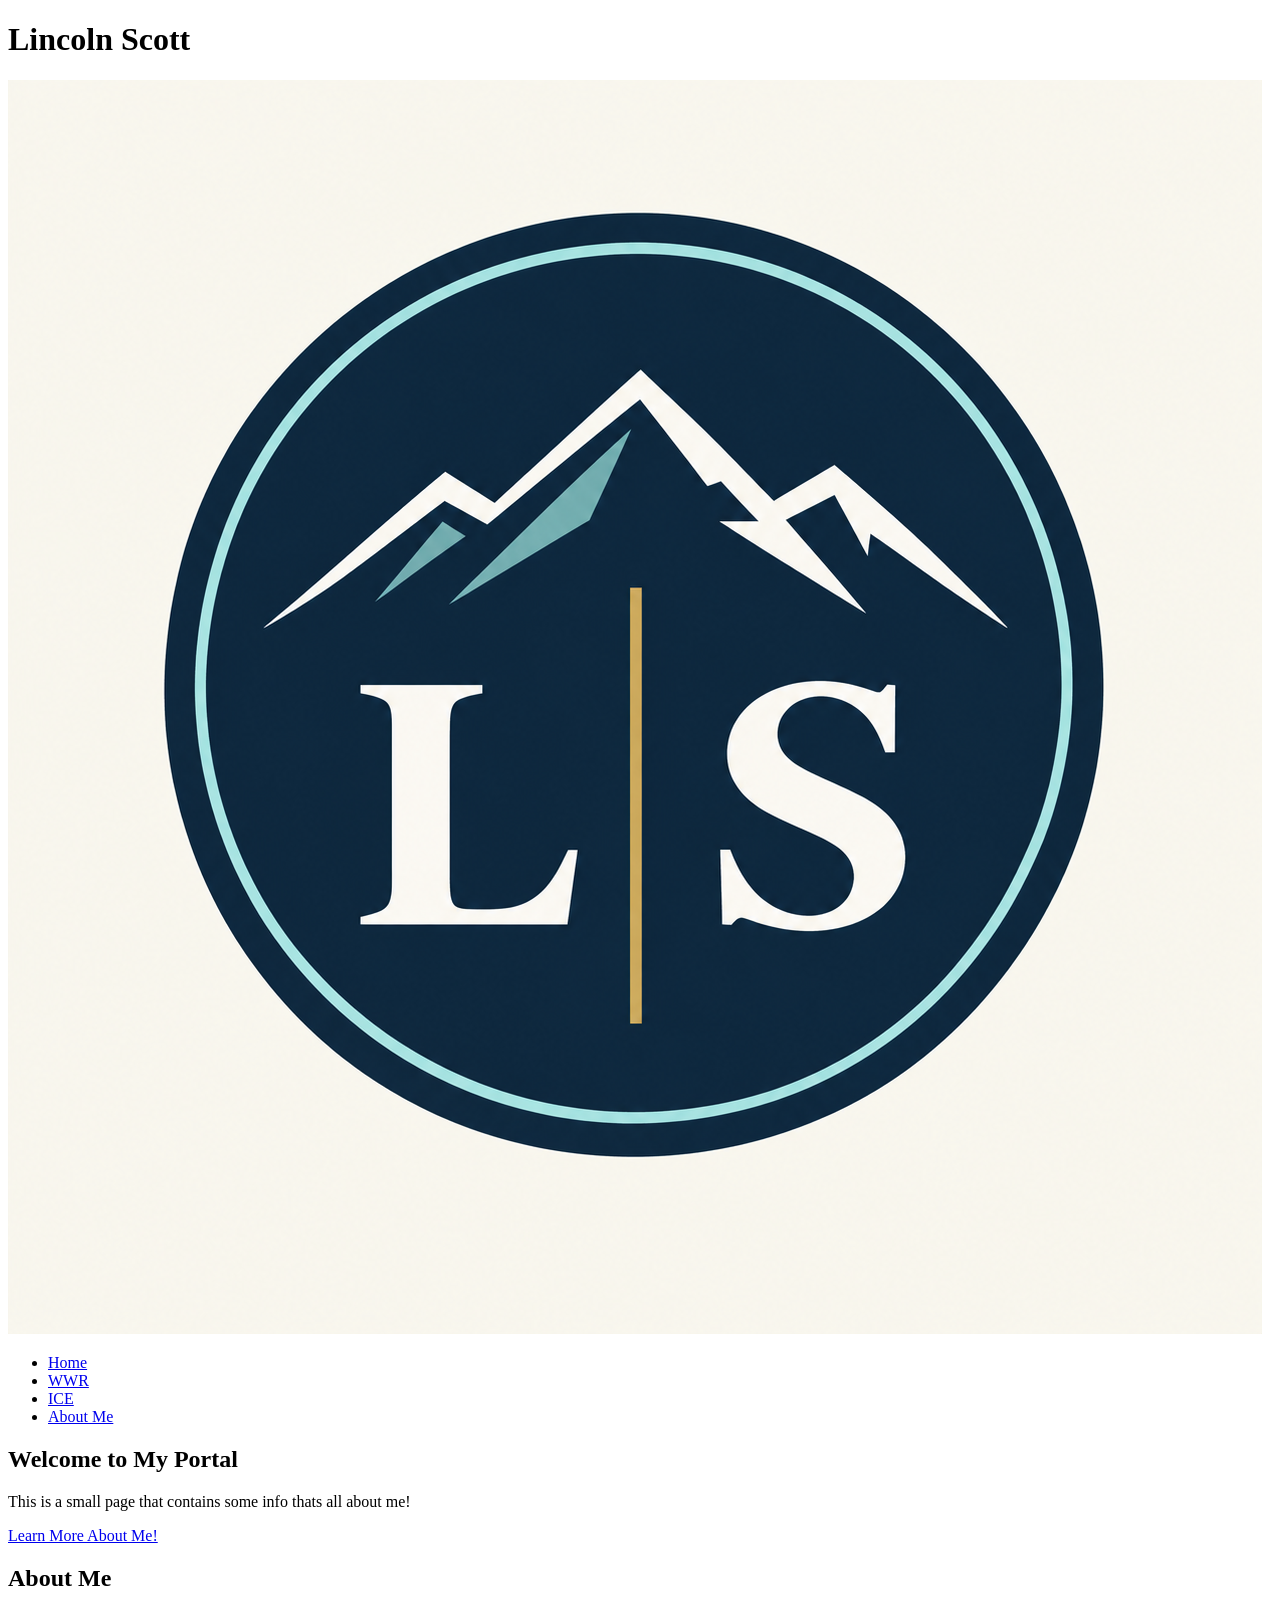
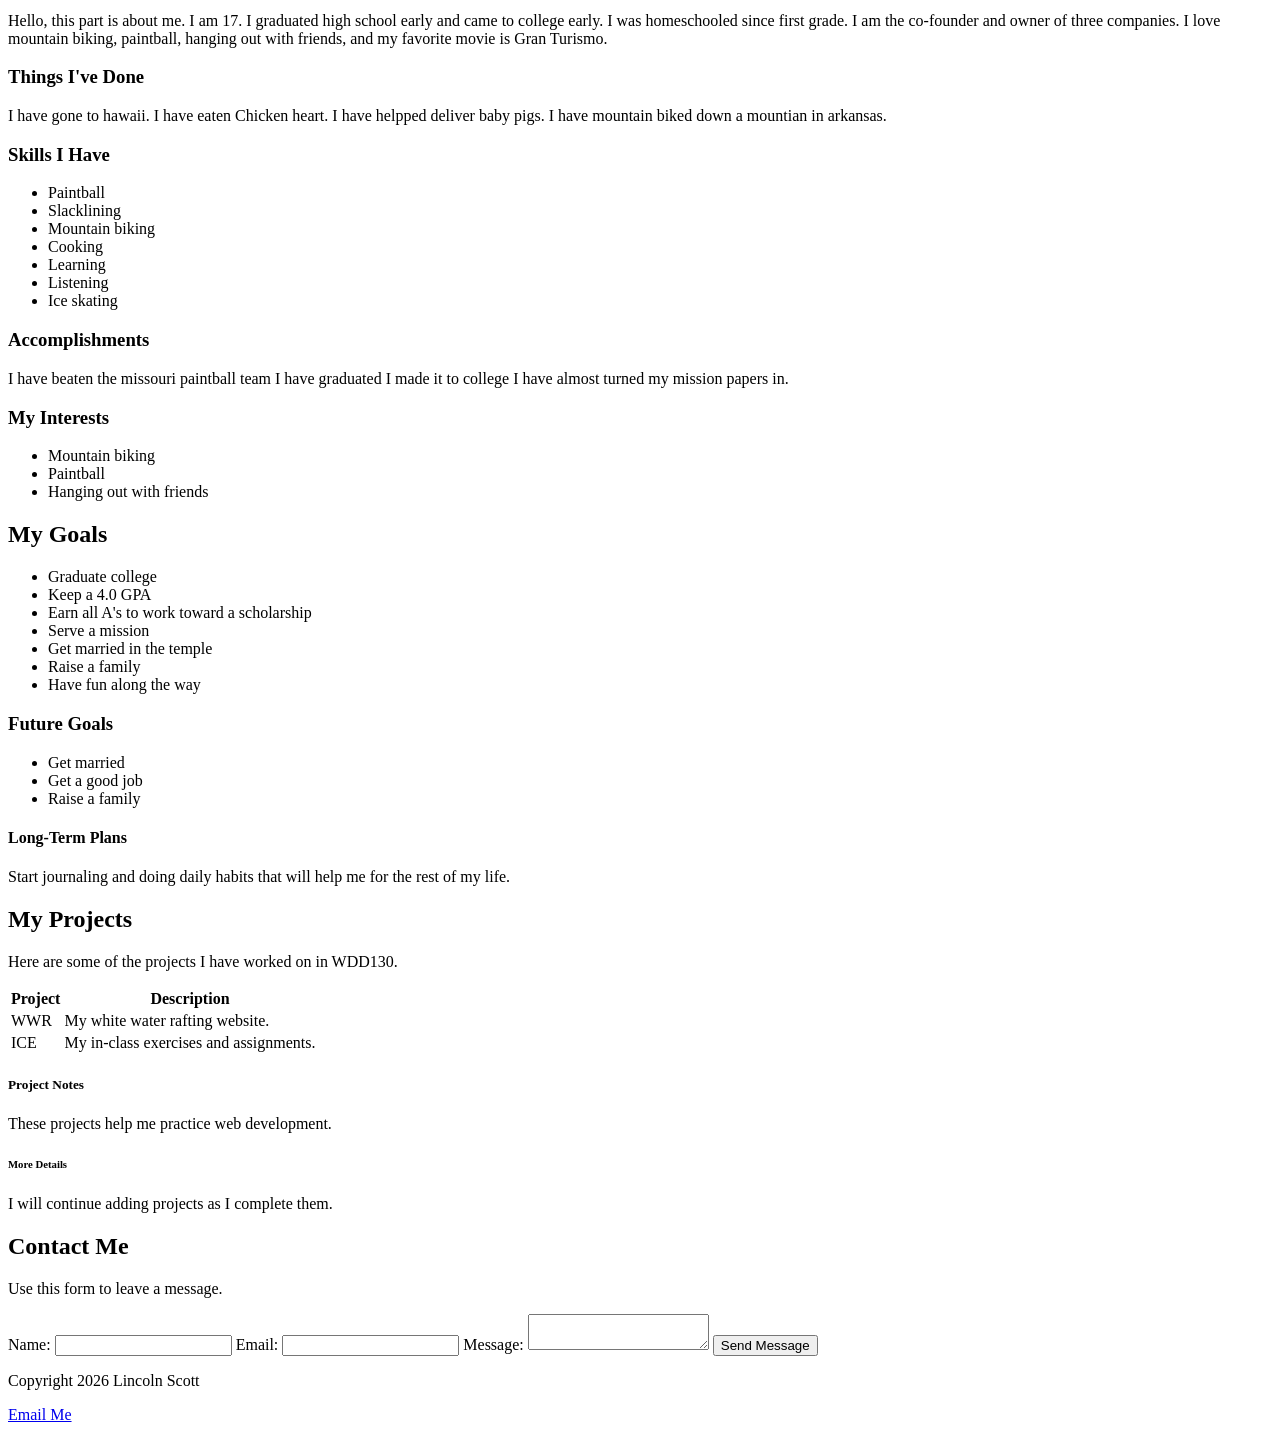
==== portal_page/index.html @ 5129b474 "Add portal page" ====
<!DOCTYPE html>
<html lang="en">
<head>
    <meta charset="UTF-8">
    <meta name="viewport" content="width=device-width, initial-scale=1.0">
    <title>Lincoln | Portal Page</title>
</head>
<body>
    <header>
        <h1>Lincoln Scott</h1>
        <img src="img/logo.png" alt="My logo">
    </header>

    <nav>
        <ul>
            <li><a href="index.html">Home</a></li>
            <li><a href="wwr/index.html">WWR</a></li>
            <li><a href="ice/">ICE</a></li>
            <li><a href="about.html">About Me</a></li>
        </ul>
    </nav>

    <main>
         <section>
            <h2>Welcome to My Portal</h2>
            <p>This is a small page that contains some info thats all about me!</p>
            <a href="about.html">Learn More About Me!</a>
        </section>


<section>
    <h2>About Me</h2>

    <p>
        Hello, this part is about me.
        I am 17. I graduated high school early and came
        to college early. I was homeschooled since first
        grade. I am the co-founder and owner of three
        companies. I love mountain biking, paintball,
        hanging out with friends, and my favorite movie
        is Gran Turismo.
    </p>

    <article>
        <h3>Things I've Done</h3>
        <p>I have gone to hawaii.
            I have eaten Chicken heart.
            I have helpped deliver baby pigs.
            I have mountain biked down a mountian in arkansas.
        </p>
    </article>

    <article>
        <h3>Skills I Have</h3>
        
            <ul>
                <li>Paintball</li>
                <li>Slacklining</li>
                <li>Mountain biking</li>
                <li>Cooking</li>
                <li>Learning</li>
                <li>Listening</li>
                <li>Ice skating</li>
            </ul>

    </article>

    <article>
        <h3>Accomplishments</h3>
        <p>I have beaten the missouri paintball team
            I have graduated
            I made it to college
            I have almost turned my mission papers in.
        </p>
    </article>

    <h3>My Interests</h3>
    <ul>
        <li>Mountain biking</li>
        <li>Paintball</li>
        <li>Hanging out with friends</li>
    </ul>
</section>


    <section>
        <h2>My Goals</h2>

        
            <ul>
                <li>Graduate college</li>
                <li>Keep a 4.0 GPA</li>
                <li>Earn all A's to work toward a scholarship</li>
                <li>Serve a mission</li>
                <li>Get married in the temple</li>
                <li>Raise a family</li>
                <li>Have fun along the way</li>
            </ul>


        <h3>Future Goals</h3>
        <ul>
            <li>Get married</li>
            <li>Get a good job</li>
            <li>Raise a family</li>
        </ul>

        <h4>Long-Term Plans</h4>
        <p>Start journaling and doing daily habits that will help me for the rest of my life.</p>
    </section>

    <section>
        <h2>My Projects</h2>
        <p>Here are some of the projects I have worked on in WDD130.</p>

        <table>
            <thead>
                <tr>
                    <th>Project</th>
                    <th>Description</th>
                </tr>
            </thead>

            <tbody>
                <tr>
                    <td>WWR</td>
                    <td>My white water rafting website.</td>
                </tr>
                <tr>
                    <td>ICE</td>
                    <td>My in-class exercises and assignments.</td>
                </tr>
            </tbody>
        </table>
        <h5>Project Notes</h5>
        <p>These projects help me practice web development.</p>

        <h6>More Details</h6>
        <p>I will continue adding projects as I complete them.</p>
    </section>


    
<section>
    <h2>Contact Me</h2>
    <p>Use this form to leave a message.</p>

    <form>
        <label for="name">Name:</label>
        <input type="text" id="name" name="name">

        <label for="email">Email:</label>
        <input type="email" id="email" name="email">

        <label for="message">Message:</label>
        <textarea id="message" name="message"></textarea>

        <button type="submit">Send Message</button>
    </form>
</section>

    </main>

<footer>
    <p>Copyright 2026 Lincoln Scott</p>
    <p><a href="mailto:Linc3.141592@gmail.com">Email Me</a></p>
</footer>
</body>
</html></html>
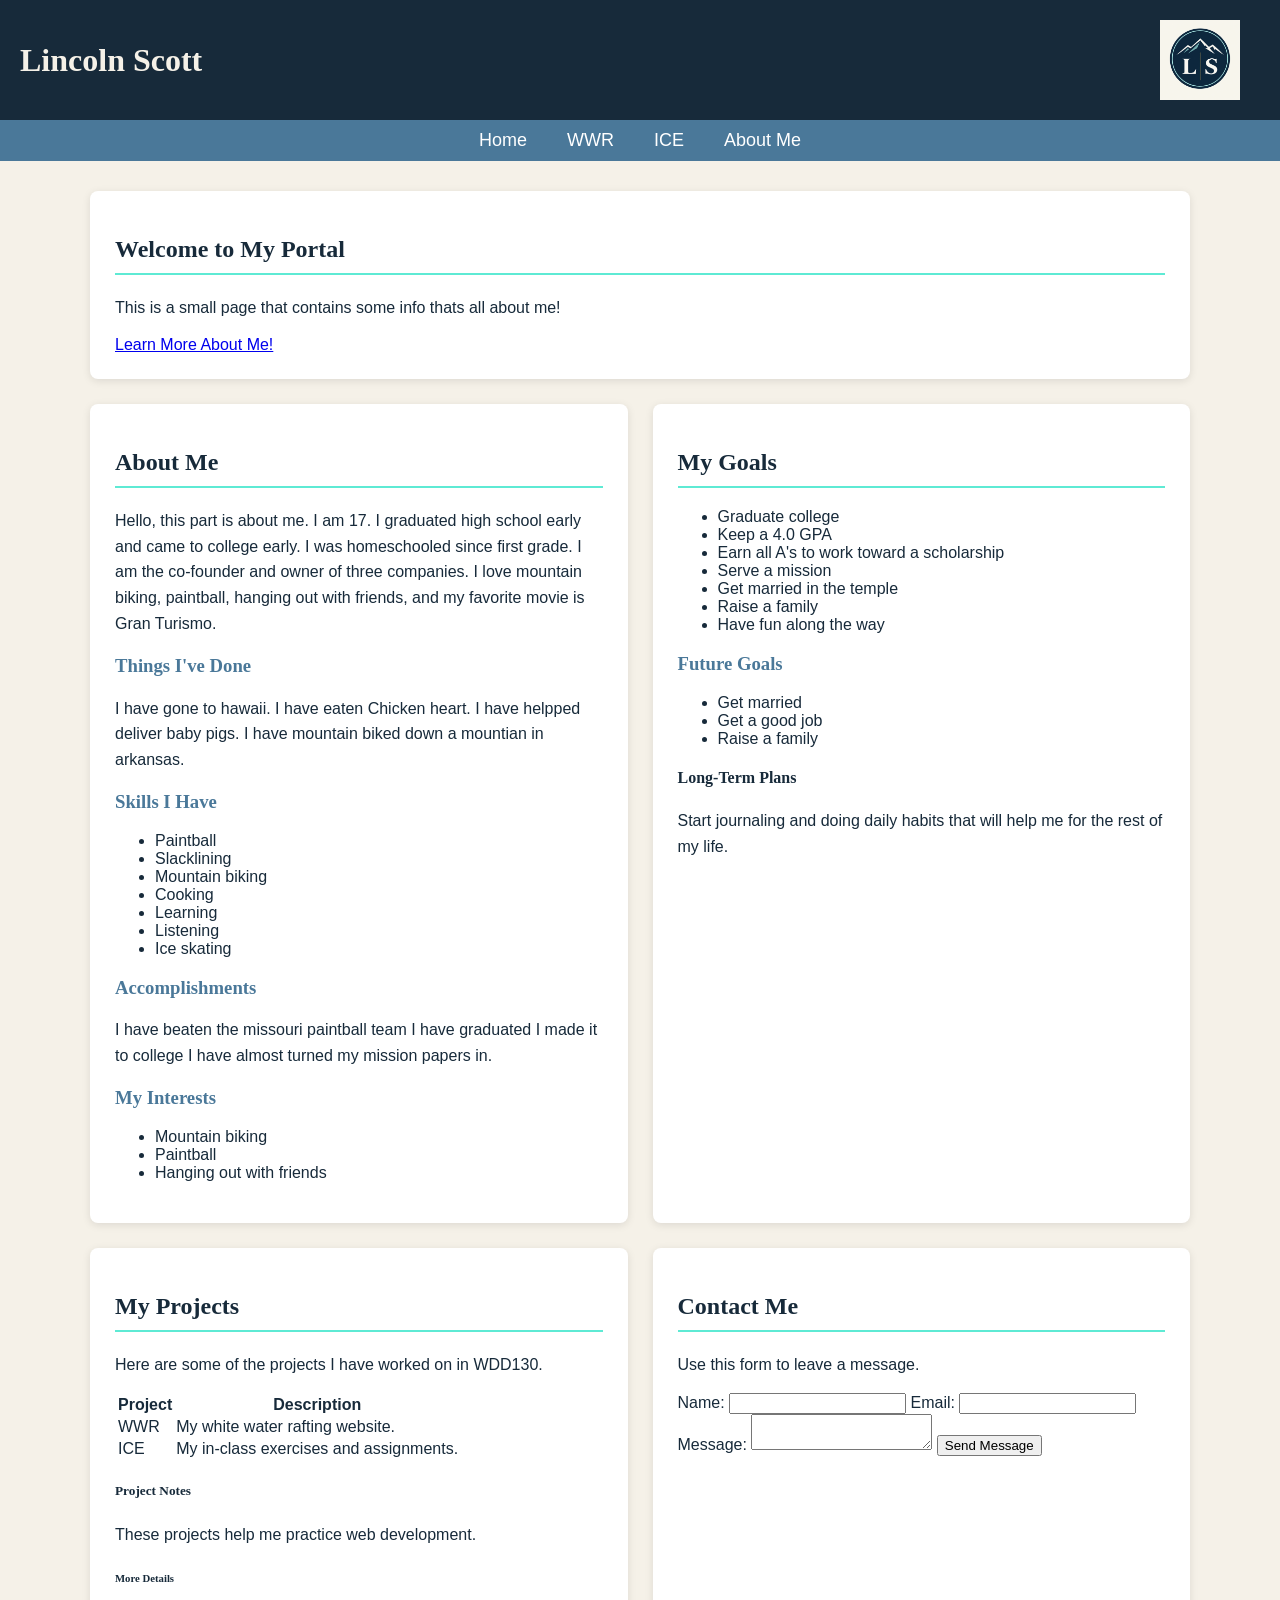
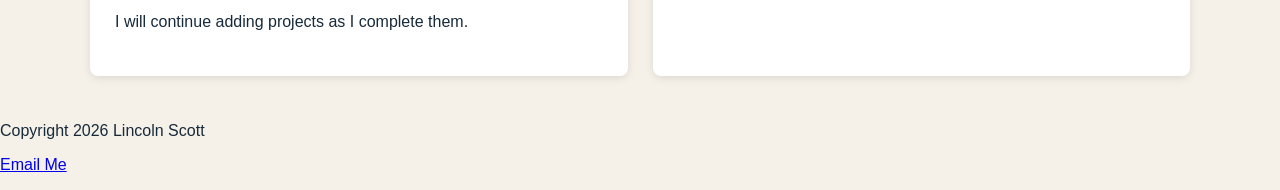
==== commit 69abc11d: "Update portal page styling" ====
--- a/portal_page/index.html
+++ b/portal_page/index.html
@@ -4,8 +4,8 @@
     <meta charset="UTF-8">
     <meta name="viewport" content="width=device-width, initial-scale=1.0">
     <title>Lincoln | Portal Page</title>
-</head>
-<body>
+
+    <link rel="stylesheet" href="style.css"><body>
     <header>
         <h1>Lincoln Scott</h1>
         <img src="img/logo.png" alt="My logo">
--- a/portal_page/style.css
+++ b/portal_page/style.css
@@ -0,0 +1,86 @@
+body {
+    margin: 0;
+    background-color: #F5F1E8;
+    color: #172A3A;
+    font-family: Arial, sans-serif;
+}
+
+h1, h2, h3, h4, h5, h6 {
+    font-family: Georgia, serif;
+}
+
+header {
+    background-color: #172A3A;
+    color: #F5F1E8;
+    padding: 20px;
+    display: grid;
+    grid-template-columns: 1fr 100px;    align-items: center;
+}
+
+header h1 {
+    margin: 0;
+    font-size: 32px;
+}
+
+header img {
+    width: 80px;
+    height: auto;
+}
+
+nav {
+    background-color: #4A7899;
+    padding: 10px;
+}
+
+nav ul {
+    display: flex;
+    justify-content: center;
+    list-style: none;
+    padding: 0;
+    margin: 0;
+    gap: 40px;
+}
+
+nav a {
+    color: white;
+    text-decoration: none;
+    font-size: 18px;
+}
+
+nav a:hover {
+    color: #5EEAD4;
+}
+
+main {
+    display: grid;
+    grid-template-columns: 1fr 1fr;
+    gap: 25px;
+    padding: 30px;
+    max-width: 1100px;
+    margin: auto;
+}
+
+main section {
+    background-color: white;
+    padding: 25px;
+    border-radius: 8px;
+    box-shadow: 0 2px 8px rgba(0, 0, 0, 0.1);
+}
+
+main section:first-child {
+    grid-column: 1 / 3;
+}
+
+main h2 {
+    color: #172A3A;
+    border-bottom: 2px solid #5EEAD4;
+    padding-bottom: 10px;
+}
+
+main h3 {
+    color: #4A7899;
+}
+
+main p {
+    line-height: 1.6;
+}
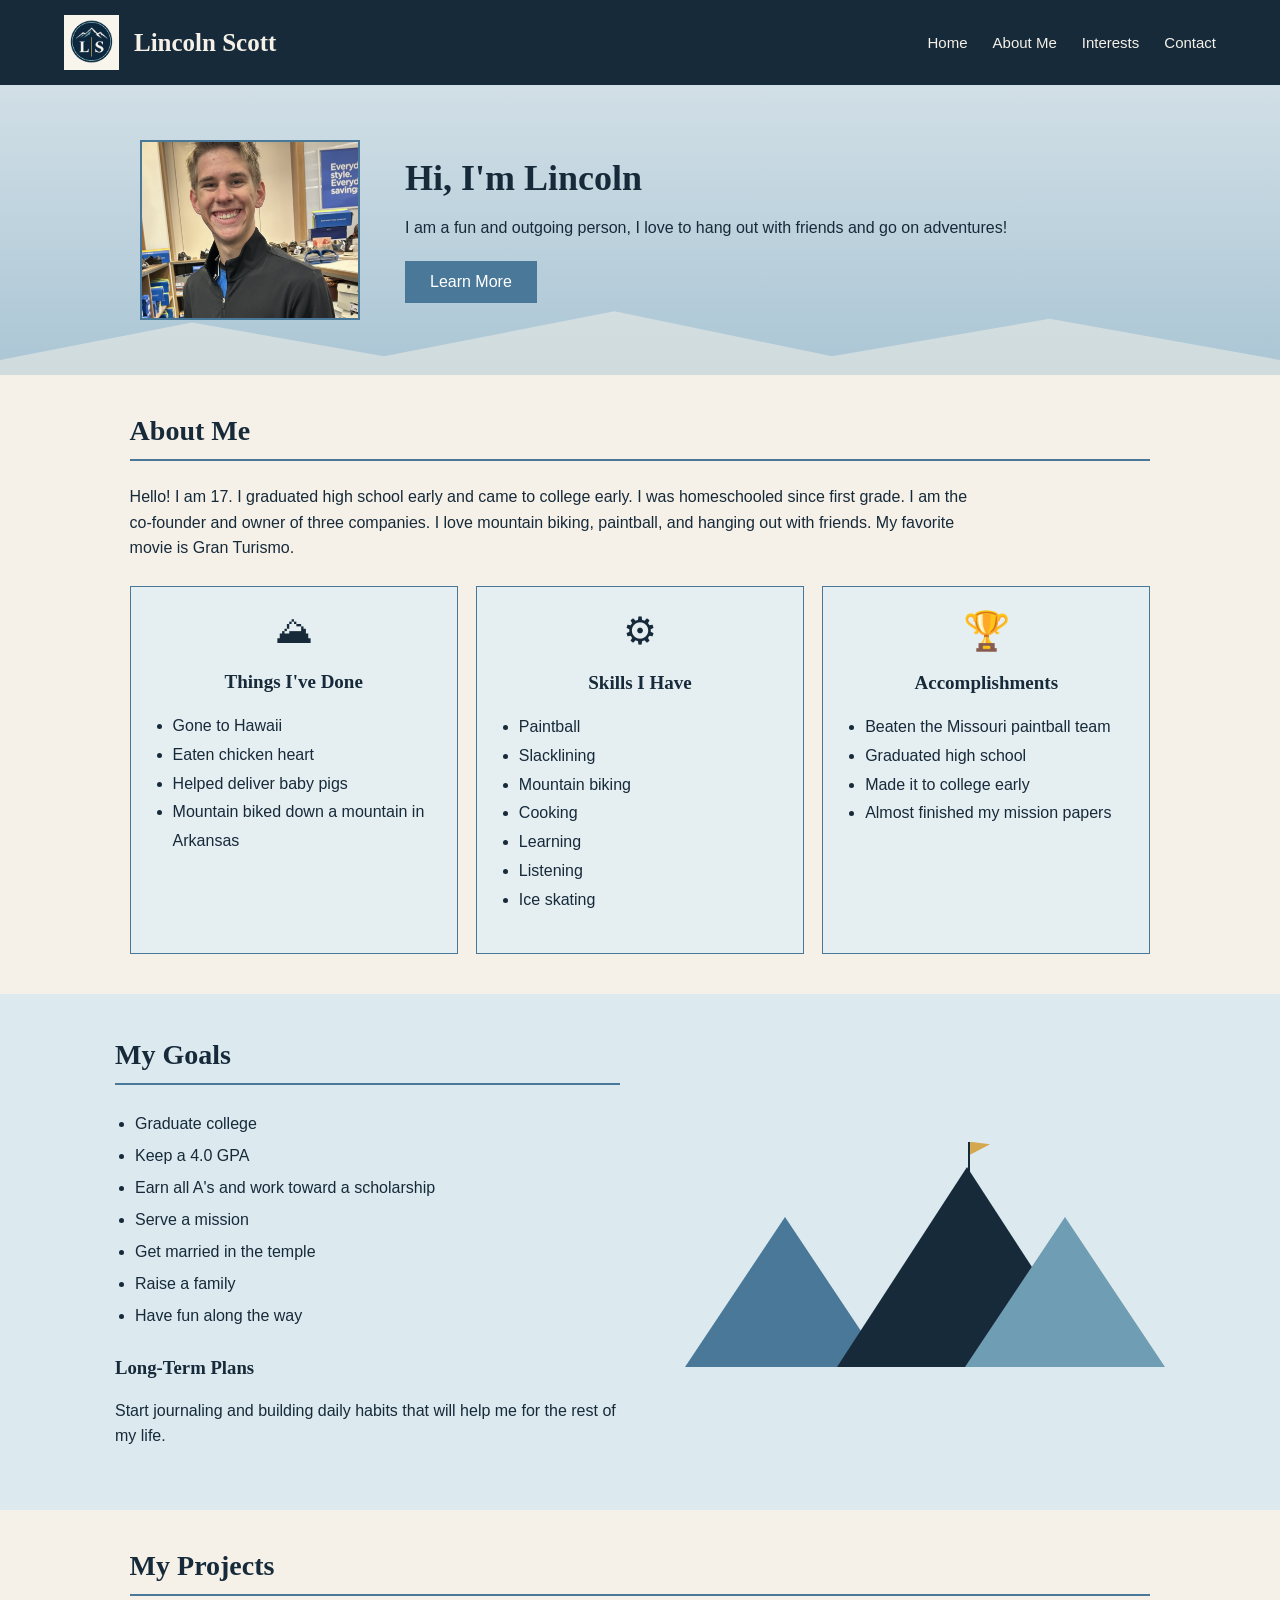
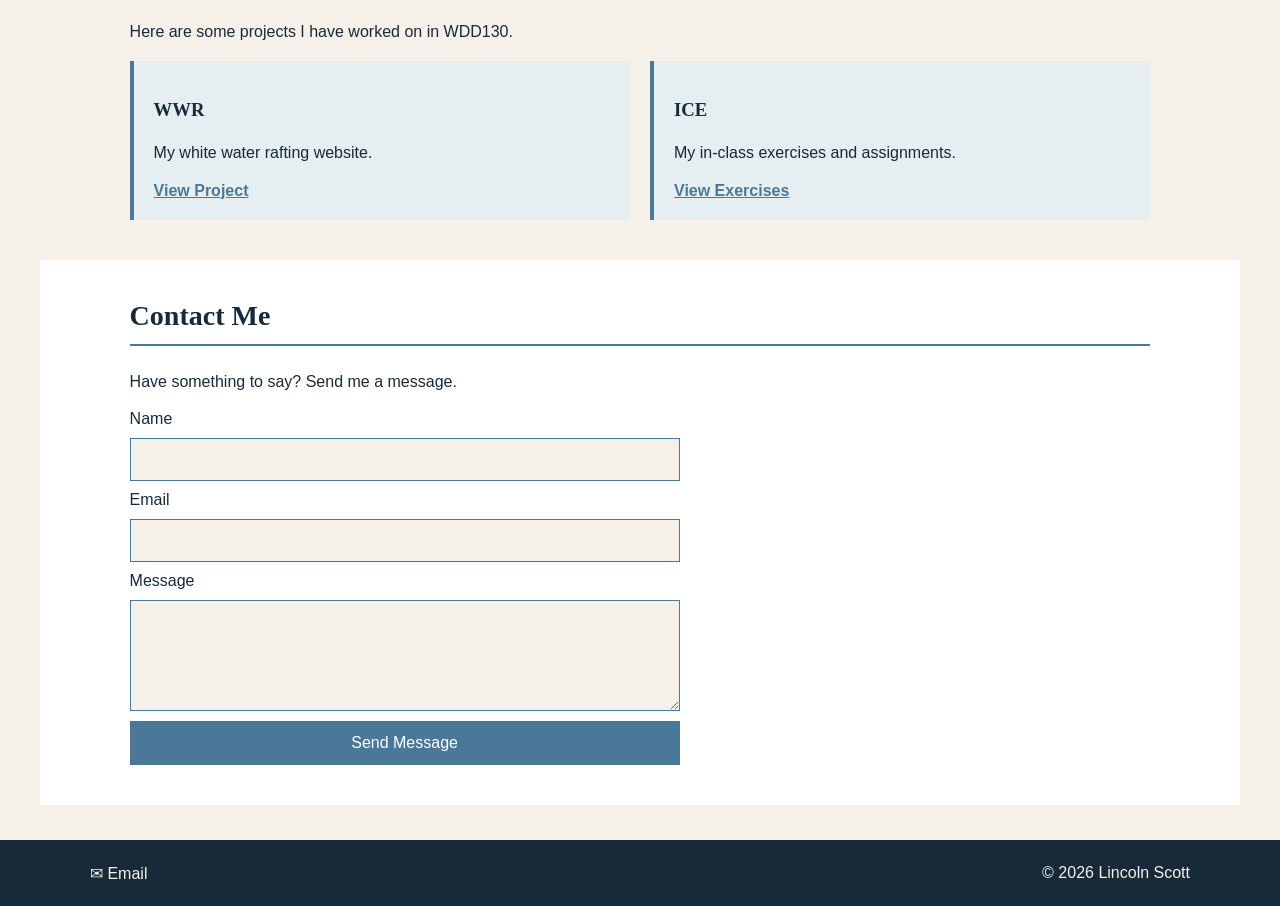
==== commit 12eeaa91: "Update portal page design" ====
--- a/portal_page/index.html
+++ b/portal_page/index.html
@@ -1,169 +1,187 @@
+
 <!DOCTYPE html>
 <html lang="en">
 <head>
     <meta charset="UTF-8">
     <meta name="viewport" content="width=device-width, initial-scale=1.0">
     <title>Lincoln | Portal Page</title>
+    <link rel="stylesheet" href="style.css">
+</head>
 
-    <link rel="stylesheet" href="style.css"><body>
+<body>
+
     <header>
-        <h1>Lincoln Scott</h1>
-        <img src="img/logo.png" alt="My logo">
+        <div class="header-content">
+            <div class="branding">
+                <img src="img/logo.png" alt="Lincoln Scott logo">
+                <h1>Lincoln Scott</h1>
+            </div>
+
+            <nav>
+                <a href="index.html">Home</a>
+                <a href="#about">About Me</a>
+                <a href="#interests">Interests</a>
+                <a href="#contact">Contact</a>
+            </nav>
+        </div>
     </header>
 
-    <nav>
-        <ul>
-            <li><a href="index.html">Home</a></li>
-            <li><a href="wwr/index.html">WWR</a></li>
-            <li><a href="ice/">ICE</a></li>
-            <li><a href="about.html">About Me</a></li>
-        </ul>
-    </nav>
+    <main>
 
-    <main>
-         <section>
-            <h2>Welcome to My Portal</h2>
-            <p>This is a small page that contains some info thats all about me!</p>
-            <a href="about.html">Learn More About Me!</a>
+        <!-- Welcome Section -->
+        <section class="hero" id="home">
+            <div class="hero-content">
+
+                <div class="hero-image">
+                    <img src="picture_of_me.jpeg" alt="Picture of me">                </div>
+
+                <div class="hero-text">
+                    <h2>Hi, I'm Lincoln</h2>
+                    <p>I am a fun and outgoing person, I love to hang out with friends and go on adventures!</p>
+                    <a class="button" href="#about">Learn More</a>
+                </div>
+
+            </div>
         </section>
 
+        <!-- About Me -->
+        <section class="about section" id="about">
+            <h2>About Me</h2>
 
-<section>
-    <h2>About Me</h2>
+            <div class="about-intro">
+                <p>
+                    Hello! I am 17. I graduated high school early
+                    and came to college early. I was homeschooled
+                    since first grade. I am the co-founder and owner
+                    of three companies. I love mountain biking,
+                    paintball, and hanging out with friends.
+                    My favorite movie is Gran Turismo.
+                </p>
+            </div>
 
-    <p>
-        Hello, this part is about me.
-        I am 17. I graduated high school early and came
-        to college early. I was homeschooled since first
-        grade. I am the co-founder and owner of three
-        companies. I love mountain biking, paintball,
-        hanging out with friends, and my favorite movie
-        is Gran Turismo.
-    </p>
+            <div class="cards">
 
-    <article>
-        <h3>Things I've Done</h3>
-        <p>I have gone to hawaii.
-            I have eaten Chicken heart.
-            I have helpped deliver baby pigs.
-            I have mountain biked down a mountian in arkansas.
-        </p>
-    </article>
+                <article class="info-card">
+                    <div class="card-icon">⛰</div>
+                    <h3>Things I've Done</h3>
+                    <ul>
+                        <li>Gone to Hawaii</li>
+                        <li>Eaten chicken heart</li>
+                        <li>Helped deliver baby pigs</li>
+                        <li>Mountain biked down a mountain in Arkansas</li>
+                    </ul>
+                </article>
 
-    <article>
-        <h3>Skills I Have</h3>
-        
-            <ul>
-                <li>Paintball</li>
-                <li>Slacklining</li>
-                <li>Mountain biking</li>
-                <li>Cooking</li>
-                <li>Learning</li>
-                <li>Listening</li>
-                <li>Ice skating</li>
-            </ul>
+                <article class="info-card" id="interests">
+                    <div class="card-icon">⚙</div>
+                    <h3>Skills I Have</h3>
+                    <ul>
+                        <li>Paintball</li>
+                        <li>Slacklining</li>
+                        <li>Mountain biking</li>
+                        <li>Cooking</li>
+                        <li>Learning</li>
+                        <li>Listening</li>
+                        <li>Ice skating</li>
+                    </ul>
+                </article>
 
-    </article>
+                <article class="info-card">
+                    <div class="card-icon">🏆</div>
+                    <h3>Accomplishments</h3>
+                    <ul>
+                        <li>Beaten the Missouri paintball team</li>
+                        <li>Graduated high school</li>
+                        <li>Made it to college early</li>
+                        <li>Almost finished my mission papers</li>
+                    </ul>
+                </article>
 
-    <article>
-        <h3>Accomplishments</h3>
-        <p>I have beaten the missouri paintball team
-            I have graduated
-            I made it to college
-            I have almost turned my mission papers in.
-        </p>
-    </article>
+            </div>
+        </section>
 
-    <h3>My Interests</h3>
-    <ul>
-        <li>Mountain biking</li>
-        <li>Paintball</li>
-        <li>Hanging out with friends</li>
-    </ul>
-</section>
+        <!-- Goals -->
+        <section class="goals section">
+            <div class="goals-content">
+                <div class="goals-text">
+                    <h2>My Goals</h2>
 
+                    <ul>
+                        <li>Graduate college</li>
+                        <li>Keep a 4.0 GPA</li>
+                        <li>Earn all A's and work toward a scholarship</li>
+                        <li>Serve a mission</li>
+                        <li>Get married in the temple</li>
+                        <li>Raise a family</li>
+                        <li>Have fun along the way</li>
+                    </ul>
 
-    <section>
-        <h2>My Goals</h2>
+                    <h3>Long-Term Plans</h3>
+                    <p>
+                        Start journaling and building daily habits
+                        that will help me for the rest of my life.
+                    </p>
+                </div>
 
-        
-            <ul>
-                <li>Graduate college</li>
-                <li>Keep a 4.0 GPA</li>
-                <li>Earn all A's to work toward a scholarship</li>
-                <li>Serve a mission</li>
-                <li>Get married in the temple</li>
-                <li>Raise a family</li>
-                <li>Have fun along the way</li>
-            </ul>
+                <div class="mountain-art">
+                    <div class="mountain mountain-one"></div>
+                    <div class="mountain mountain-two"></div>
+                    <div class="mountain mountain-three"></div>
+                    <div class="flag"></div>
+                </div>
+            </div>
+        </section>
 
+        <!-- Projects -->
+        <section class="projects section">
+            <h2>My Projects</h2>
+            <p>Here are some projects I have worked on in WDD130.</p>
 
-        <h3>Future Goals</h3>
-        <ul>
-            <li>Get married</li>
-            <li>Get a good job</li>
-            <li>Raise a family</li>
-        </ul>
+            <div class="project-list">
+                <article>
+                    <h3>WWR</h3>
+                    <p>My white water rafting website.</p>
+                    <a href="wwr/index.html">View Project</a>
+                </article>
 
-        <h4>Long-Term Plans</h4>
-        <p>Start journaling and doing daily habits that will help me for the rest of my life.</p>
-    </section>
+                <article>
+                    <h3>ICE</h3>
+                    <p>My in-class exercises and assignments.</p>
+                    <a href="ice/">View Exercises</a>
+                </article>
+            </div>
+        </section>
 
-    <section>
-        <h2>My Projects</h2>
-        <p>Here are some of the projects I have worked on in WDD130.</p>
+        <!-- Contact -->
+        <section class="contact section" id="contact">
+            <h2>Contact Me</h2>
+            <p>Have something to say? Send me a message.</p>
 
-        <table>
-            <thead>
-                <tr>
-                    <th>Project</th>
-                    <th>Description</th>
-                </tr>
-            </thead>
+            <form>
+                <label for="name">Name</label>
+                <input type="text" id="name" name="name" required>
 
-            <tbody>
-                <tr>
-                    <td>WWR</td>
-                    <td>My white water rafting website.</td>
-                </tr>
-                <tr>
-                    <td>ICE</td>
-                    <td>My in-class exercises and assignments.</td>
-                </tr>
-            </tbody>
-        </table>
-        <h5>Project Notes</h5>
-        <p>These projects help me practice web development.</p>
+                <label for="email">Email</label>
+                <input type="email" id="email" name="email" required>
 
-        <h6>More Details</h6>
-        <p>I will continue adding projects as I complete them.</p>
-    </section>
+                <label for="message">Message</label>
+                <textarea id="message" name="message" rows="5" required></textarea>
 
-
-    
-<section>
-    <h2>Contact Me</h2>
-    <p>Use this form to leave a message.</p>
-
-    <form>
-        <label for="name">Name:</label>
-        <input type="text" id="name" name="name">
-
-        <label for="email">Email:</label>
-        <input type="email" id="email" name="email">
-
-        <label for="message">Message:</label>
-        <textarea id="message" name="message"></textarea>
-
-        <button type="submit">Send Message</button>
-    </form>
-</section>
+                <button type="submit">Send Message</button>
+            </form>
+        </section>
 
     </main>
 
-<footer>
-    <p>Copyright 2026 Lincoln Scott</p>
-    <p><a href="mailto:Linc3.141592@gmail.com">Email Me</a></p>
-</footer>
+    <footer>
+        <div class="footer-content">
+            <div>
+                <a href="mailto:Linc3.141592@gmail.com">✉ Email</a>
+            </div>
+
+            <p>© 2026 Lincoln Scott</p>
+        </div>
+    </footer>
+
 </body>
-</html></html>+</html>
--- a/portal_page/style.css
+++ b/portal_page/style.css
@@ -1,3 +1,10 @@
+
+/* GENERAL PAGE STYLING */
+
+* {
+    box-sizing: border-box;
+}
+
 body {
     margin: 0;
     background-color: #F5F1E8;
@@ -5,82 +12,407 @@
     font-family: Arial, sans-serif;
 }
 
-h1, h2, h3, h4, h5, h6 {
+h1, h2, h3 {
     font-family: Georgia, serif;
 }
+
+h2 {
+    font-size: 28px;
+    margin-top: 0;
+}
+
+p {
+    line-height: 1.6;
+}
+
+/* HEADER */
 
 header {
     background-color: #172A3A;
     color: #F5F1E8;
-    padding: 20px;
-    display: grid;
-    grid-template-columns: 1fr 100px;    align-items: center;
-}
-
-header h1 {
+    padding: 15px 5%;
+}
+
+.header-content {
+    max-width: 1200px;
+    margin: auto;
+    display: flex;
+    align-items: center;
+    justify-content: space-between;
+    flex-wrap: wrap;
+    gap: 20px;
+}
+
+.branding {
+    display: flex;
+    align-items: center;
+    gap: 15px;
+}
+
+.branding img {
+    width: 55px;
+    height: 55px;
+    object-fit: contain;
+}
+
+.branding h1 {
+    font-size: 25px;
     margin: 0;
-    font-size: 32px;
-}
-
-header img {
-    width: 80px;
-    height: auto;
 }
 
 nav {
-    background-color: #4A7899;
-    padding: 10px;
-}
-
-nav ul {
-    display: flex;
-    justify-content: center;
-    list-style: none;
-    padding: 0;
-    margin: 0;
-    gap: 40px;
+    display: flex;
+    gap: 25px;
 }
 
 nav a {
-    color: white;
+    color: #F5F1E8;
     text-decoration: none;
-    font-size: 18px;
+    font-size: 15px;
+    transition: color 0.2s;
 }
 
 nav a:hover {
     color: #5EEAD4;
 }
 
-main {
+/* WELCOME SECTION */
+
+.hero {
+    background:
+        linear-gradient(rgba(74, 120, 153, 0.15),
+        rgba(74, 120, 153, 0.15)),
+        linear-gradient(to bottom, #E9F1F4, #BBD3DF);
+    padding: 55px 7%;
+    position: relative;
+    overflow: hidden;
+}
+
+.hero::after {
+    content: "";
+    position: absolute;
+    bottom: 0;
+    left: 0;
+    width: 100%;
+    height: 75px;
+    background: #F5F1E8;
+    clip-path: polygon(0 80%, 15% 30%, 30% 75%,
+    48% 15%, 65% 75%, 82% 25%, 100% 80%, 100% 100%, 0 100%);
+    opacity: 0.5;
+}
+
+.hero-content {
+    max-width: 1000px;
+    margin: auto;
+    display: flex;
+    align-items: center;
+    gap: 45px;
+    position: relative;
+    z-index: 1;
+}
+
+.hero-image {
+    width: 220px;
+    height: 180px;
+    background-color: #D7E5EA;
+    border: 2px solid #4A7899;
+    display: flex;
+    align-items: center;
+    justify-content: center;
+    overflow: hidden;
+}
+
+.hero-image img {
+    width: 100%;
+    height: 100%;
+    object-fit: cover;
+}
+
+.hero-text h2 {
+    font-size: 36px;
+    margin-bottom: 10px;
+}
+
+.hero-text p {
+    margin-bottom: 20px;
+}
+
+.button {
+    display: inline-block;
+    background-color: #4A7899;
+    color: white;
+    padding: 12px 25px;
+    text-decoration: none;
+    transition: background-color 0.2s;
+}
+
+.button:hover {
+    background-color: #172A3A;
+}
+
+/* SECTION STYLING */
+
+.section {
+    padding: 40px 7%;
+    max-width: 1200px;
+    margin: auto;
+}
+
+.section > h2 {
+    border-bottom: 2px solid #4A7899;
+    padding-bottom: 12px;
+}
+
+.about-intro {
+    max-width: 850px;
+    margin-bottom: 25px;
+}
+
+/* ABOUT ME CARDS */
+
+.cards {
+    display: grid;
+    grid-template-columns: repeat(3, 1fr);
+    gap: 18px;
+}
+
+.info-card {
+    background-color: #E5EEF1;
+    border: 1px solid #4A7899;
+    padding: 22px;
+    text-align: center;
+    transition: transform 0.2s, box-shadow 0.2s;
+}
+
+.info-card:hover {
+    transform: translateY(-5px);
+    box-shadow: 0 5px 12px rgba(23, 42, 58, 0.15);
+}
+
+.card-icon {
+    font-size: 38px;
+    margin-bottom: 10px;
+}
+
+.info-card h3 {
+    color: #172A3A;
+    font-size: 19px;
+}
+
+.info-card ul {
+    text-align: left;
+    padding-left: 20px;
+    line-height: 1.8;
+}
+
+/* GOALS SECTION */
+
+.goals {
+    background-color: #DCE9EE;
+    max-width: none;
+    padding: 45px 7%;
+}
+
+.goals-content {
+    max-width: 1050px;
+    margin: auto;
     display: grid;
     grid-template-columns: 1fr 1fr;
-    gap: 25px;
-    padding: 30px;
+    gap: 40px;
+    align-items: center;
+}
+
+.goals-text h2 {
+    border-bottom: 2px solid #4A7899;
+    padding-bottom: 12px;
+}
+
+.goals-text ul {
+    padding-left: 20px;
+    line-height: 2;
+}
+
+.goals-text h3 {
+    margin-top: 25px;
+}
+
+.mountain-art {
+    height: 230px;
+    position: relative;
+    overflow: hidden;
+}
+
+.mountain {
+    position: absolute;
+    bottom: 0;
+    width: 0;
+    height: 0;
+    border-left: 100px solid transparent;
+    border-right: 100px solid transparent;
+    border-bottom: 150px solid #4A7899;
+}
+
+.mountain-one {
+    left: 5%;
+    border-bottom-color: #4A7899;
+}
+
+.mountain-two {
+    left: 35%;
+    border-left-width: 130px;
+    border-right-width: 130px;
+    border-bottom-width: 200px;
+    border-bottom-color: #172A3A;
+}
+
+.mountain-three {
+    right: 0;
+    border-bottom-color: #6E9DB4;
+}
+
+.flag {
+    position: absolute;
+    left: 61%;
+    bottom: 190px;
+    height: 35px;
+    width: 2px;
+    background-color: #172A3A;
+}
+
+.flag::after {
+    content: "";
+    position: absolute;
+    top: 0;
+    left: 2px;
+    width: 20px;
+    height: 13px;
+    background-color: #D4A84F;
+    clip-path: polygon(0 0, 100% 20%, 0 100%);
+}
+
+/* PROJECTS */
+
+.project-list {
+    display: grid;
+    grid-template-columns: 1fr 1fr;
+    gap: 20px;
+}
+
+.project-list article {
+    background-color: #E5EEF1;
+    padding: 20px;
+    border-left: 4px solid #4A7899;
+}
+
+.project-list a {
+    color: #4A7899;
+    font-weight: bold;
+}
+
+.project-list a:hover {
+    color: #172A3A;
+}
+
+/* CONTACT FORM */
+
+.contact {
+    background-color: white;
+    margin-bottom: 35px;
+}
+
+form {
+    display: flex;
+    flex-direction: column;
+    gap: 10px;
+    max-width: 550px;
+}
+
+input, textarea {
+    padding: 12px;
+    border: 1px solid #4A7899;
+    font-family: Arial, sans-serif;
+    font-size: 15px;
+    background-color: #F5F1E8;
+}
+
+button {
+    background-color: #4A7899;
+    color: white;
+    border: none;
+    padding: 13px;
+    font-size: 16px;
+    cursor: pointer;
+}
+
+button:hover {
+    background-color: #172A3A;
+}
+
+/* FOOTER */
+
+footer {
+    background-color: #172A3A;
+    color: #F5F1E8;
+    padding: 20px 7%;
+}
+
+.footer-content {
     max-width: 1100px;
     margin: auto;
-}
-
-main section {
-    background-color: white;
-    padding: 25px;
-    border-radius: 8px;
-    box-shadow: 0 2px 8px rgba(0, 0, 0, 0.1);
-}
-
-main section:first-child {
-    grid-column: 1 / 3;
-}
-
-main h2 {
-    color: #172A3A;
-    border-bottom: 2px solid #5EEAD4;
-    padding-bottom: 10px;
-}
-
-main h3 {
-    color: #4A7899;
-}
-
-main p {
-    line-height: 1.6;
-}+    display: flex;
+    justify-content: space-between;
+    align-items: center;
+    flex-wrap: wrap;
+    gap: 15px;
+}
+
+footer a {
+    color: #F5F1E8;
+    text-decoration: none;
+}
+
+footer a:hover {
+    color: #5EEAD4;
+}
+
+footer p {
+    margin: 0;
+}
+
+/* SMALL SCREENS */
+
+@media (max-width: 750px) {
+
+    .header-content {
+        flex-direction: column;
+    }
+
+    nav {
+        gap: 15px;
+        flex-wrap: wrap;
+        justify-content: center;
+    }
+
+    .hero-content {
+        flex-direction: column;
+        text-align: center;
+    }
+
+    .cards {
+        grid-template-columns: 1fr;
+    }
+
+    .goals-content {
+        grid-template-columns: 1fr;
+    }
+
+    .mountain-art {
+        max-width: 400px;
+        width: 100%;
+        margin: auto;
+    }
+
+    .project-list {
+        grid-template-columns: 1fr;
+    }
+}
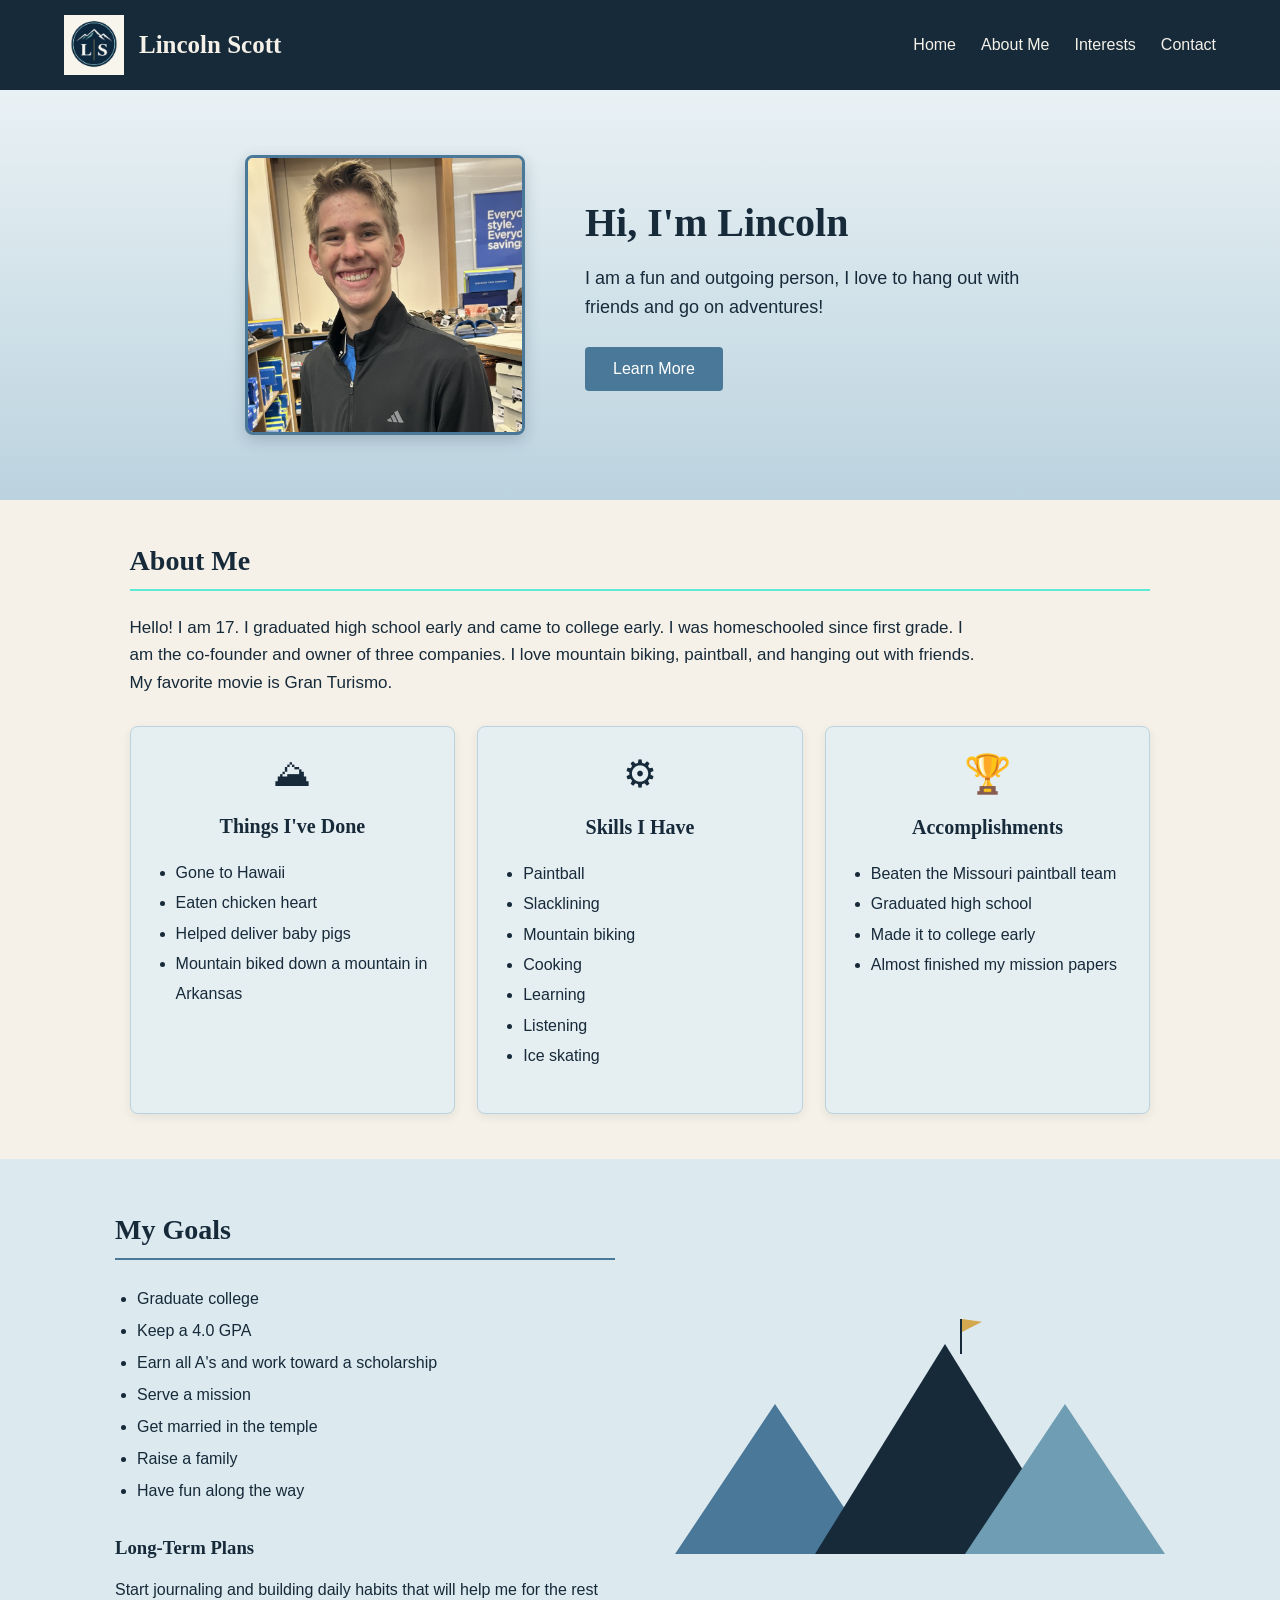
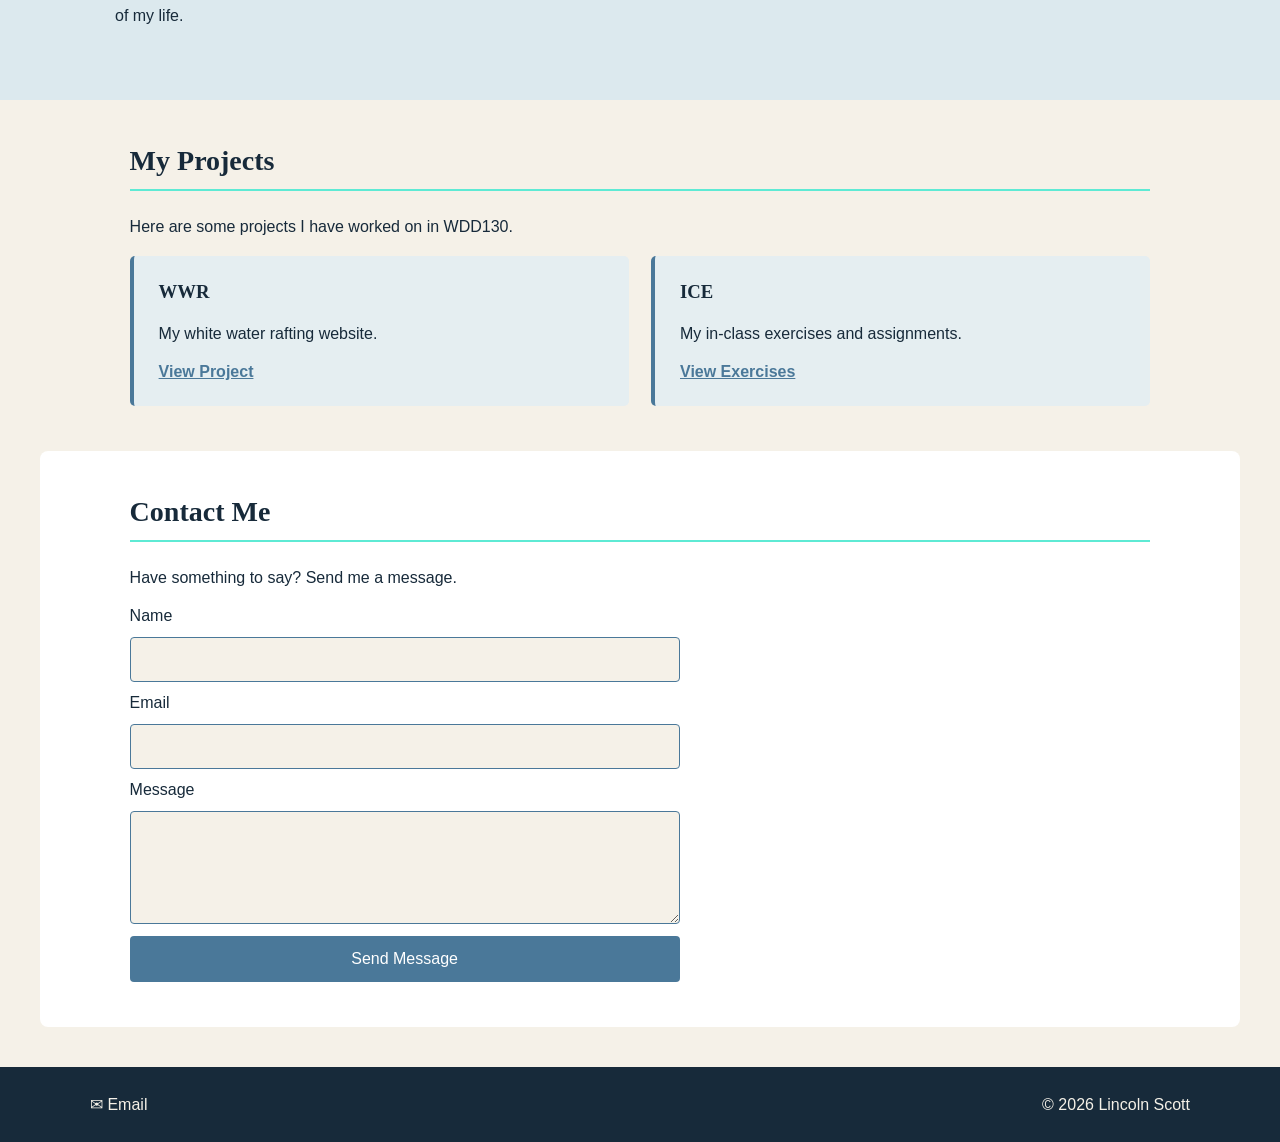
==== commit 5e923d49: "Refresh portal page CSS" ====
--- a/portal_page/index.html
+++ b/portal_page/index.html
@@ -5,8 +5,7 @@
     <meta charset="UTF-8">
     <meta name="viewport" content="width=device-width, initial-scale=1.0">
     <title>Lincoln | Portal Page</title>
-    <link rel="stylesheet" href="style.css">
-</head>
+    <link rel="stylesheet" href="style.css?v=2"></head>
 
 <body>
 
--- a/portal_page/style.css
+++ b/portal_page/style.css
@@ -50,8 +50,8 @@
 }
 
 .branding img {
-    width: 55px;
-    height: 55px;
+    width: 60px;
+    height: 60px;
     object-fit: contain;
 }
 
@@ -68,7 +68,7 @@
 nav a {
     color: #F5F1E8;
     text-decoration: none;
-    font-size: 15px;
+    font-size: 16px;
     transition: color 0.2s;
 }
 
@@ -79,26 +79,10 @@
 /* WELCOME SECTION */
 
 .hero {
-    background:
-        linear-gradient(rgba(74, 120, 153, 0.15),
-        rgba(74, 120, 153, 0.15)),
-        linear-gradient(to bottom, #E9F1F4, #BBD3DF);
-    padding: 55px 7%;
+    background: linear-gradient(to bottom, #E9F1F4, #BBD3DF);
+    padding: 65px 7%;
     position: relative;
     overflow: hidden;
-}
-
-.hero::after {
-    content: "";
-    position: absolute;
-    bottom: 0;
-    left: 0;
-    width: 100%;
-    height: 75px;
-    background: #F5F1E8;
-    clip-path: polygon(0 80%, 15% 30%, 30% 75%,
-    48% 15%, 65% 75%, 82% 25%, 100% 80%, 100% 100%, 0 100%);
-    opacity: 0.5;
 }
 
 .hero-content {
@@ -106,43 +90,54 @@
     margin: auto;
     display: flex;
     align-items: center;
-    gap: 45px;
+    justify-content: center;
+    gap: 60px;
     position: relative;
     z-index: 1;
 }
 
+/* PROFILE PICTURE */
+
 .hero-image {
-    width: 220px;
-    height: 180px;
+    width: 280px;
+    height: 280px;
+    flex-shrink: 0;
+    overflow: hidden;
+    border: 3px solid #4A7899;
     background-color: #D7E5EA;
-    border: 2px solid #4A7899;
-    display: flex;
-    align-items: center;
-    justify-content: center;
-    overflow: hidden;
+    border-radius: 8px;
+    box-shadow: 0 5px 15px rgba(23, 42, 58, 0.2);
 }
 
 .hero-image img {
     width: 100%;
     height: 100%;
+    display: block;
     object-fit: cover;
+    object-position: center;
+}
+
+.hero-text {
+    max-width: 450px;
 }
 
 .hero-text h2 {
-    font-size: 36px;
-    margin-bottom: 10px;
+    font-size: 40px;
+    margin-bottom: 12px;
 }
 
 .hero-text p {
-    margin-bottom: 20px;
+    font-size: 18px;
+    margin-bottom: 25px;
 }
 
 .button {
     display: inline-block;
     background-color: #4A7899;
     color: white;
-    padding: 12px 25px;
+    padding: 13px 28px;
     text-decoration: none;
+    border-radius: 4px;
     transition: background-color 0.2s;
 }
 
@@ -153,56 +148,59 @@
 /* SECTION STYLING */
 
 .section {
-    padding: 40px 7%;
+    padding: 45px 7%;
     max-width: 1200px;
     margin: auto;
 }
 
 .section > h2 {
-    border-bottom: 2px solid #4A7899;
+    border-bottom: 2px solid #5EEAD4;
     padding-bottom: 12px;
 }
 
 .about-intro {
     max-width: 850px;
-    margin-bottom: 25px;
+    margin-bottom: 30px;
+    font-size: 17px;
 }
 
 /* ABOUT ME CARDS */
 
 .cards {
     display: grid;
-    grid-template-columns: repeat(3, 1fr);
-    gap: 18px;
+    grid-template-columns: repeat(3, minmax(0, 1fr));
+    gap: 22px;
 }
 
 .info-card {
     background-color: #E5EEF1;
-    border: 1px solid #4A7899;
-    padding: 22px;
+    border: 1px solid #BBD3DF;
+    border-radius: 8px;
+    padding: 25px;
     text-align: center;
+    box-shadow: 0 3px 10px rgba(23, 42, 58, 0.08);
     transition: transform 0.2s, box-shadow 0.2s;
 }
 
 .info-card:hover {
     transform: translateY(-5px);
-    box-shadow: 0 5px 12px rgba(23, 42, 58, 0.15);
+    box-shadow: 0 6px 15px rgba(23, 42, 58, 0.15);
 }
 
 .card-icon {
     font-size: 38px;
-    margin-bottom: 10px;
+    margin-bottom: 12px;
 }
 
 .info-card h3 {
     color: #172A3A;
-    font-size: 19px;
+    font-size: 20px;
 }
 
 .info-card ul {
     text-align: left;
     padding-left: 20px;
-    line-height: 1.8;
+    line-height: 1.9;
 }
 
 /* GOALS SECTION */
@@ -210,7 +208,7 @@
 .goals {
     background-color: #DCE9EE;
     max-width: none;
-    padding: 45px 7%;
+    padding: 55px 7%;
 }
 
 .goals-content {
@@ -218,7 +216,7 @@
     margin: auto;
     display: grid;
     grid-template-columns: 1fr 1fr;
-    gap: 40px;
+    gap: 50px;
     align-items: center;
 }
 
@@ -228,16 +226,19 @@
 }
 
 .goals-text ul {
-    padding-left: 20px;
+    padding-left: 22px;
     line-height: 2;
 }
 
 .goals-text h3 {
-    margin-top: 25px;
-}
+    margin-top: 30px;
+}
+
+/* MOUNTAIN ILLUSTRATION */
 
 .mountain-art {
-    height: 230px;
+    height: 250px;
+    width: 100%;
     position: relative;
     overflow: hidden;
 }
@@ -253,15 +254,15 @@
 }
 
 .mountain-one {
-    left: 5%;
+    left: 2%;
     border-bottom-color: #4A7899;
 }
 
 .mountain-two {
-    left: 35%;
+    left: 30%;
     border-left-width: 130px;
     border-right-width: 130px;
-    border-bottom-width: 200px;
+    border-bottom-width: 210px;
     border-bottom-color: #172A3A;
 }
 
@@ -272,8 +273,8 @@
 
 .flag {
     position: absolute;
-    left: 61%;
-    bottom: 190px;
+    left: 59%;
+    bottom: 200px;
     height: 35px;
     width: 2px;
     background-color: #172A3A;
@@ -294,14 +295,19 @@
 
 .project-list {
     display: grid;
-    grid-template-columns: 1fr 1fr;
-    gap: 20px;
+    grid-template-columns: repeat(2, 1fr);
+    gap: 22px;
 }
 
 .project-list article {
     background-color: #E5EEF1;
-    padding: 20px;
+    padding: 25px;
     border-left: 4px solid #4A7899;
+    border-radius: 5px;
+}
+
+.project-list h3 {
+    margin-top: 0;
 }
 
 .project-list a {
@@ -317,31 +323,40 @@
 
 .contact {
     background-color: white;
-    margin-bottom: 35px;
+    margin-bottom: 40px;
+    border-radius: 8px;
 }
 
 form {
     display: flex;
     flex-direction: column;
-    gap: 10px;
+    gap: 12px;
     max-width: 550px;
 }
 
 input, textarea {
-    padding: 12px;
+    width: 100%;
+    padding: 13px;
     border: 1px solid #4A7899;
+    border-radius: 4px;
     font-family: Arial, sans-serif;
     font-size: 15px;
     background-color: #F5F1E8;
+}
+
+textarea {
+    resize: vertical;
 }
 
 button {
     background-color: #4A7899;
     color: white;
     border: none;
-    padding: 13px;
+    border-radius: 4px;
+    padding: 14px;
     font-size: 16px;
     cursor: pointer;
+    transition: background-color 0.2s;
 }
 
 button:hover {
@@ -353,7 +368,7 @@
 footer {
     background-color: #172A3A;
     color: #F5F1E8;
-    padding: 20px 7%;
+    padding: 25px 7%;
 }
 
 .footer-content {
@@ -393,9 +408,23 @@
         justify-content: center;
     }
 
+    .hero {
+        padding: 40px 6%;
+    }
+
     .hero-content {
         flex-direction: column;
         text-align: center;
+        gap: 25px;
+    }
+
+    .hero-image {
+        width: 230px;
+        height: 230px;
+    }
+
+    .hero-text h2 {
+        font-size: 32px;
     }
 
     .cards {
@@ -408,11 +437,19 @@
 
     .mountain-art {
         max-width: 400px;
-        width: 100%;
         margin: auto;
     }
 
     .project-list {
         grid-template-columns: 1fr;
     }
-}
+
+    .section {
+        padding: 35px 6%;
+    }
+
+    .footer-content {
+        flex-direction: column;
+        text-align: center;
+    }
+}
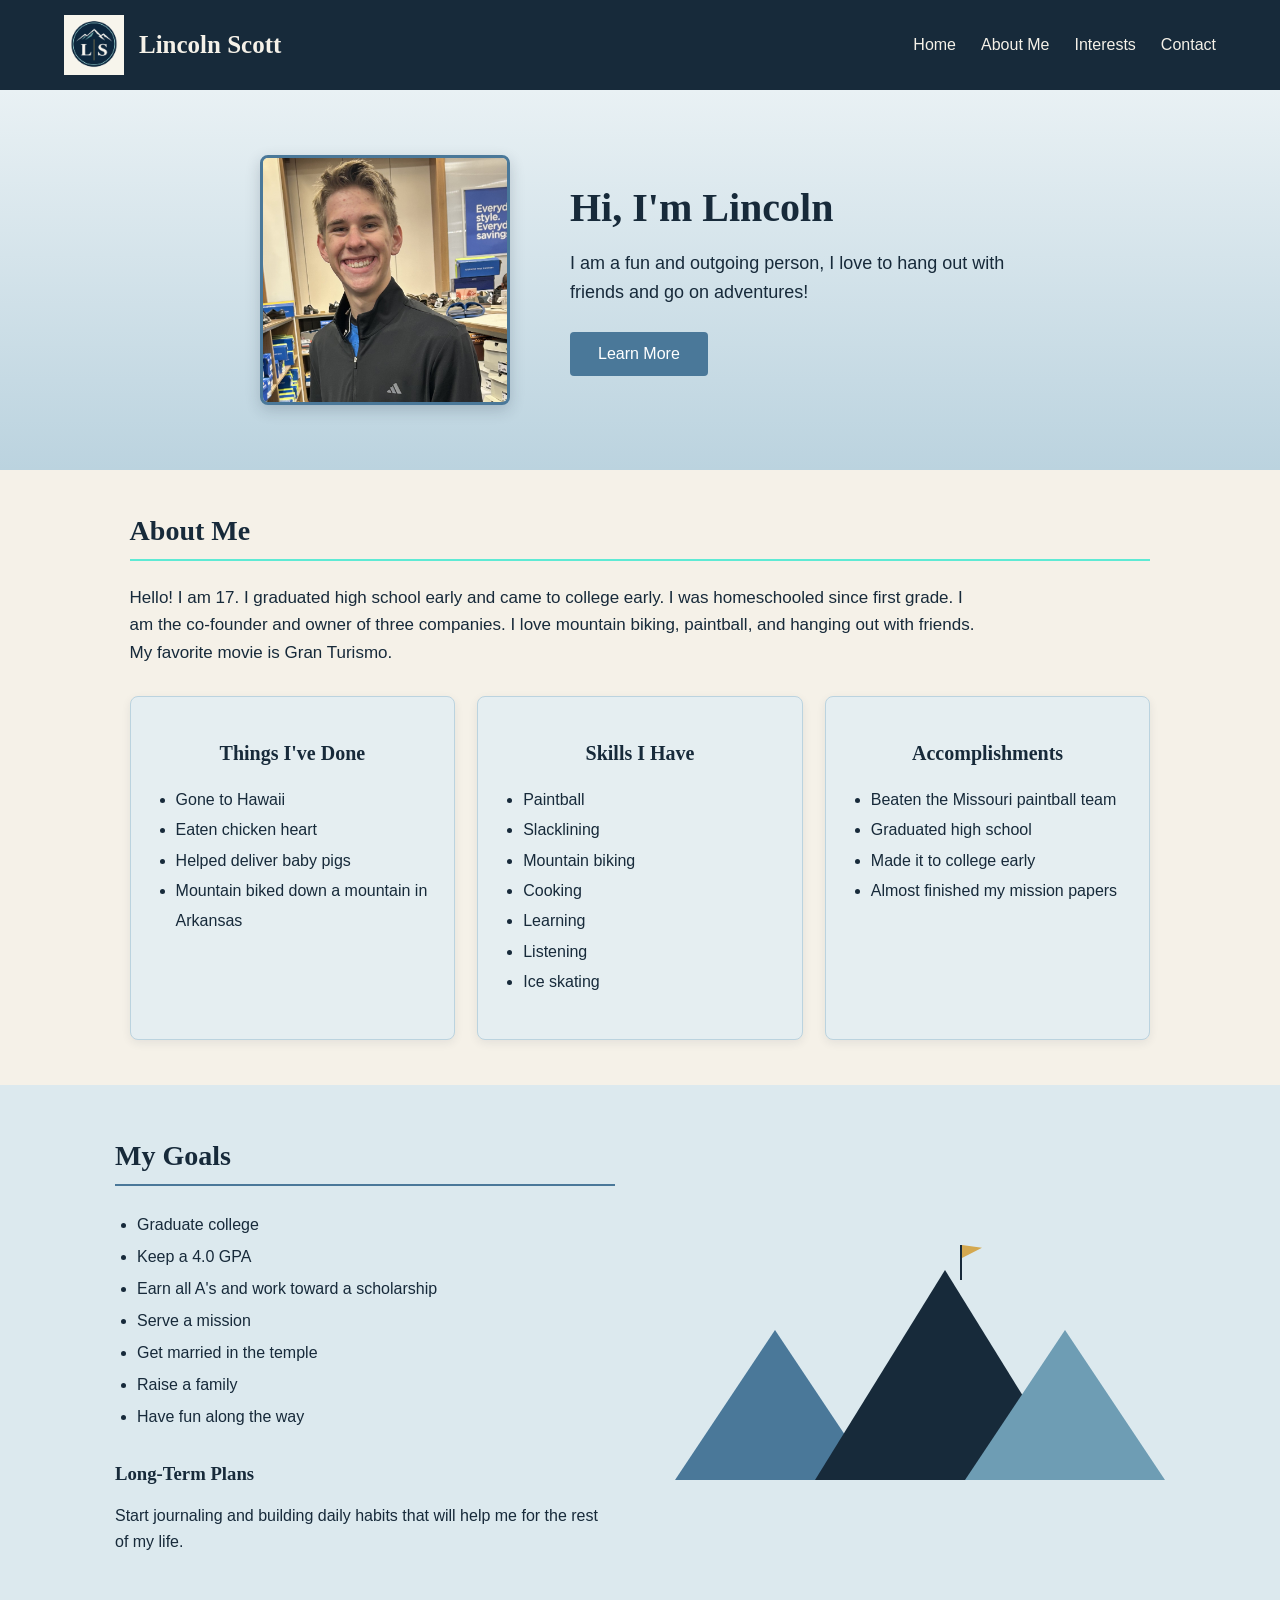
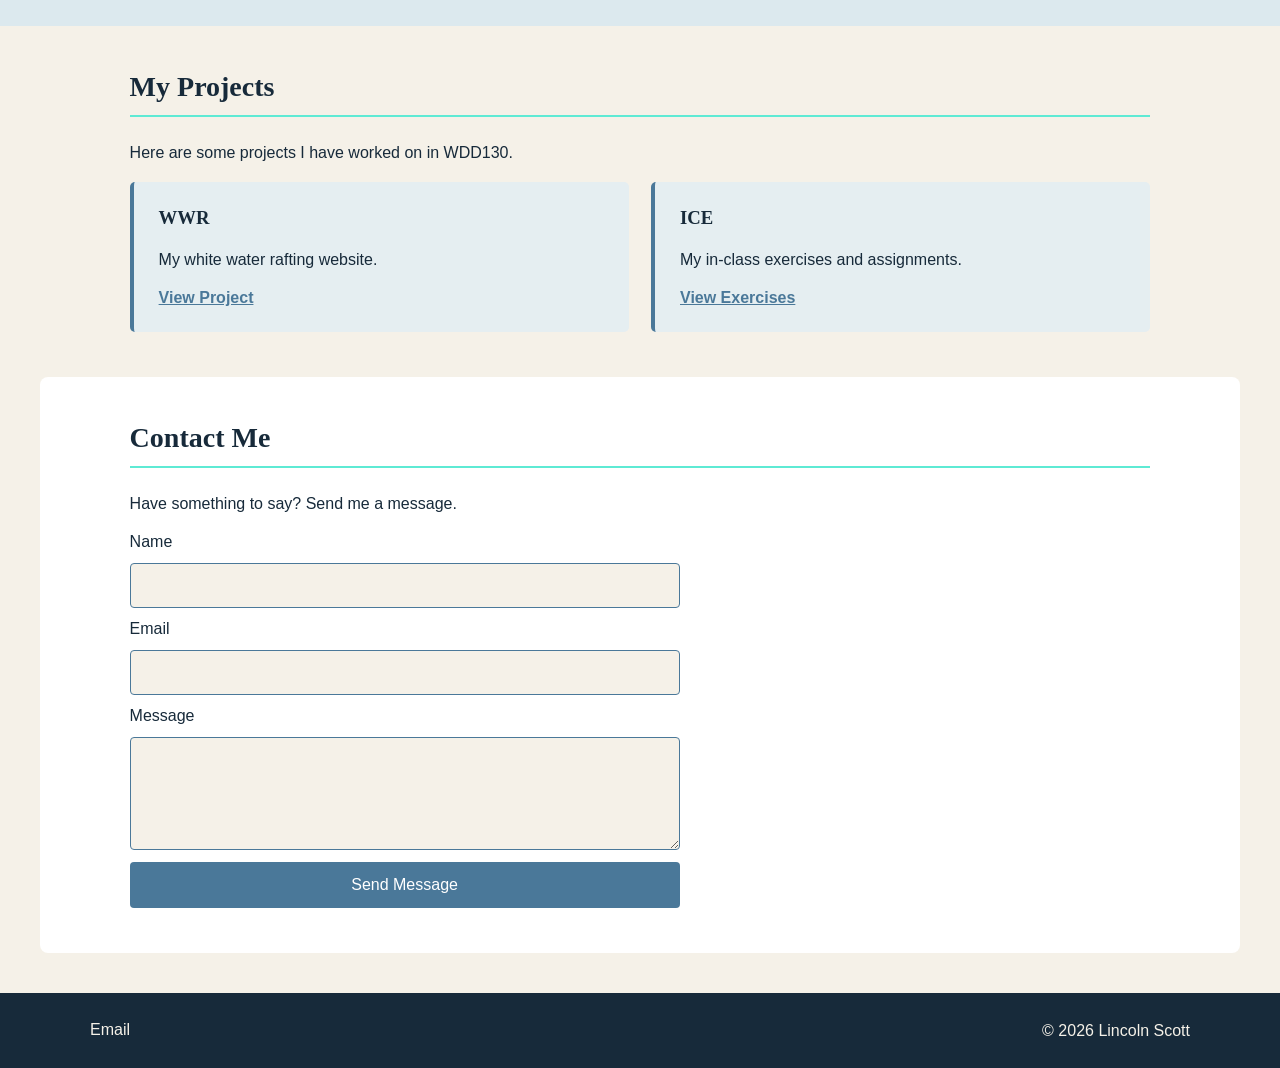
==== commit 502fcd47: "Update portal page" ====
--- a/portal_page/index.html
+++ b/portal_page/index.html
@@ -5,8 +5,8 @@
     <meta charset="UTF-8">
     <meta name="viewport" content="width=device-width, initial-scale=1.0">
     <title>Lincoln | Portal Page</title>
-    <link rel="stylesheet" href="style.css?v=2"></head>
-
+    <link rel="stylesheet" href="style.css?v=2">
+</head>
 <body>
 
     <header>
@@ -32,7 +32,8 @@
             <div class="hero-content">
 
                 <div class="hero-image">
-                    <img src="picture_of_me.jpeg" alt="Picture of me">                </div>
+                    <img src="picture_of_me.jpeg" alt="Picture of me">                
+                </div>
 
                 <div class="hero-text">
                     <h2>Hi, I'm Lincoln</h2>
@@ -61,7 +62,6 @@
             <div class="cards">
 
                 <article class="info-card">
-                    <div class="card-icon">⛰</div>
                     <h3>Things I've Done</h3>
                     <ul>
                         <li>Gone to Hawaii</li>
@@ -72,7 +72,6 @@
                 </article>
 
                 <article class="info-card" id="interests">
-                    <div class="card-icon">⚙</div>
                     <h3>Skills I Have</h3>
                     <ul>
                         <li>Paintball</li>
@@ -86,7 +85,6 @@
                 </article>
 
                 <article class="info-card">
-                    <div class="card-icon">🏆</div>
                     <h3>Accomplishments</h3>
                     <ul>
                         <li>Beaten the Missouri paintball team</li>
@@ -175,7 +173,7 @@
     <footer>
         <div class="footer-content">
             <div>
-                <a href="mailto:Linc3.141592@gmail.com">✉ Email</a>
+                <a href="mailto:Linc3.141592@gmail.com">Email</a>
             </div>
 
             <p>© 2026 Lincoln Scott</p>
--- a/portal_page/style.css
+++ b/portal_page/style.css
@@ -99,9 +99,9 @@
 /* PROFILE PICTURE */
 
 .hero-image {
-    width: 280px;
-    height: 280px;
-    flex-shrink: 0;
+    width: 250px;
+    height: 250px;
+    flex: 0 0 250px;
     overflow: hidden;
     border: 3px solid #4A7899;
     background-color: #D7E5EA;
@@ -112,9 +112,11 @@
 .hero-image img {
     width: 100%;
     height: 100%;
-    display: block;
+    max-width: 100%;
+    max-height: 100%;
     object-fit: cover;
     object-position: center;
+    display: block;
 }
 
 .hero-text {
@@ -187,10 +189,6 @@
     box-shadow: 0 6px 15px rgba(23, 42, 58, 0.15);
 }
 
-.card-icon {
-    font-size: 38px;
-    margin-bottom: 12px;
-}
 
 .info-card h3 {
     color: #172A3A;
@@ -419,8 +417,9 @@
     }
 
     .hero-image {
-        width: 230px;
-        height: 230px;
+        width: 220px;
+        height: 220px;
+        flex: 0 0 220px;
     }
 
     .hero-text h2 {
